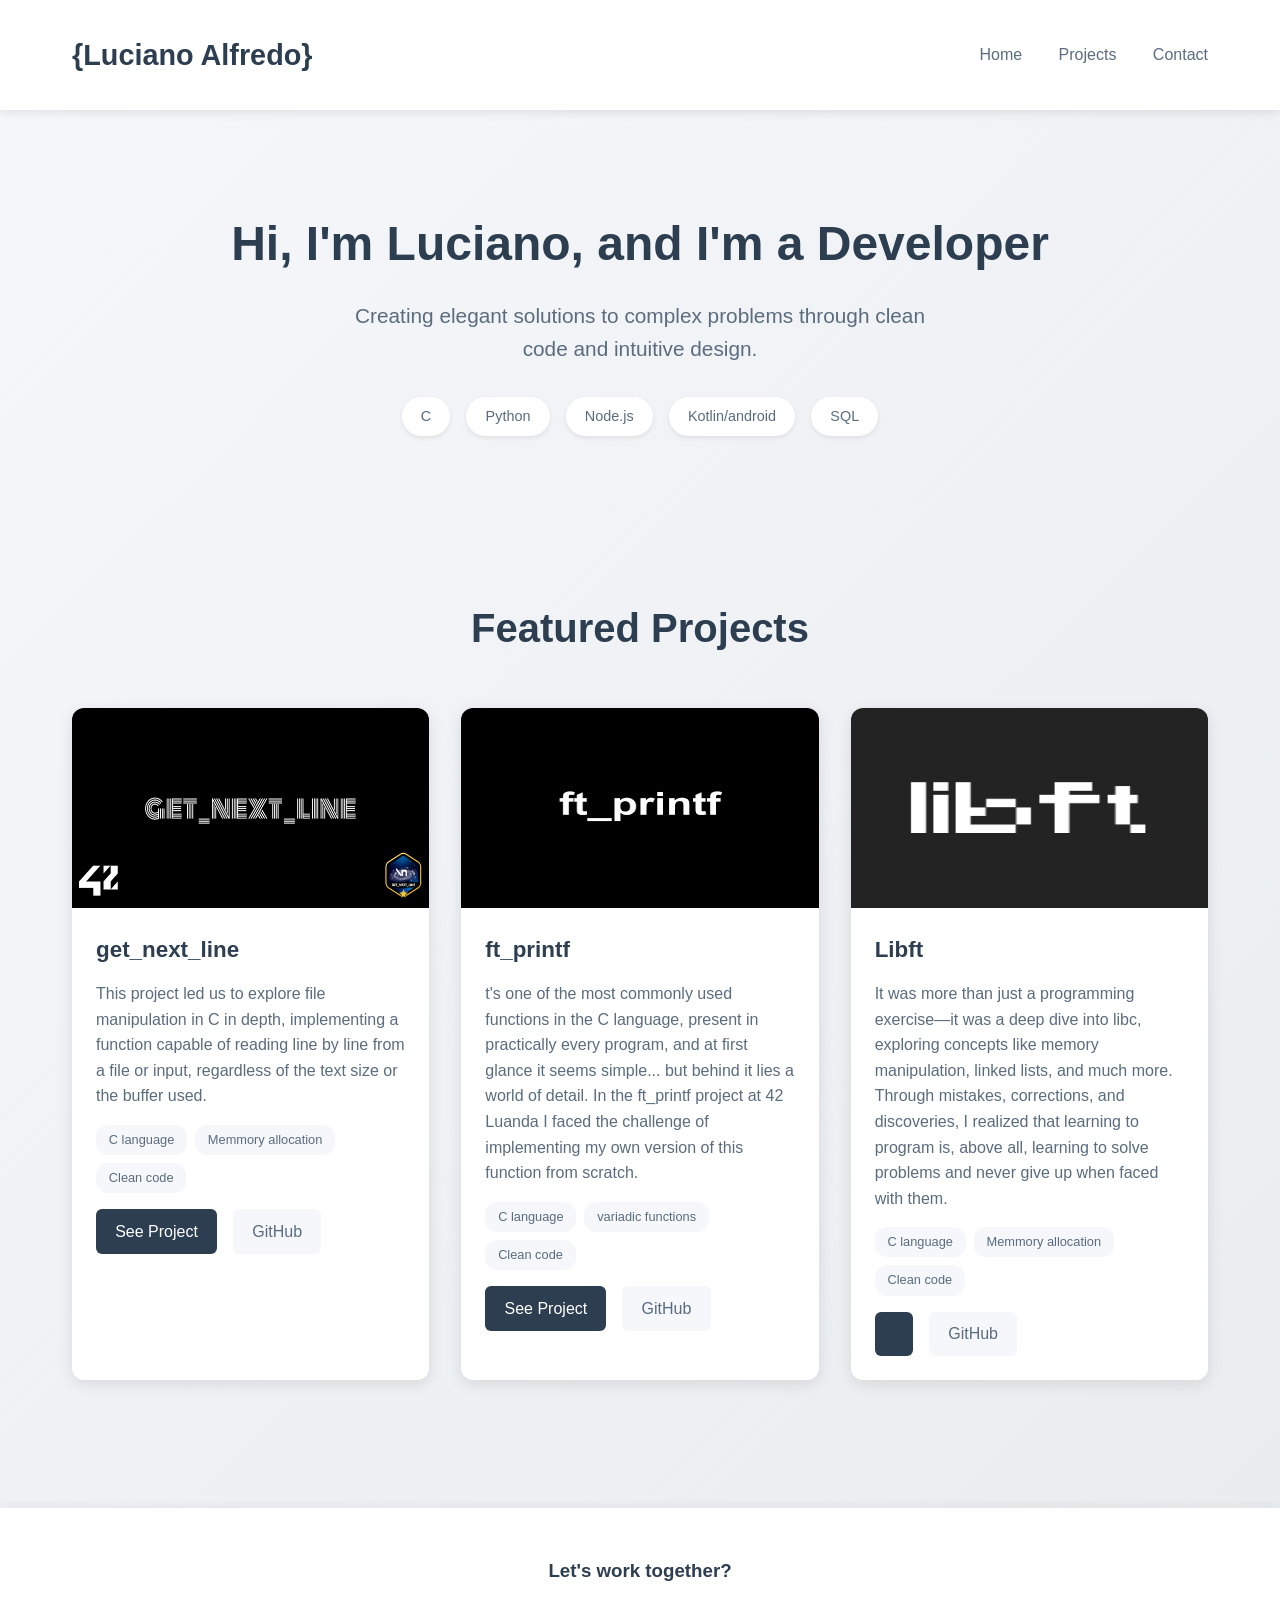
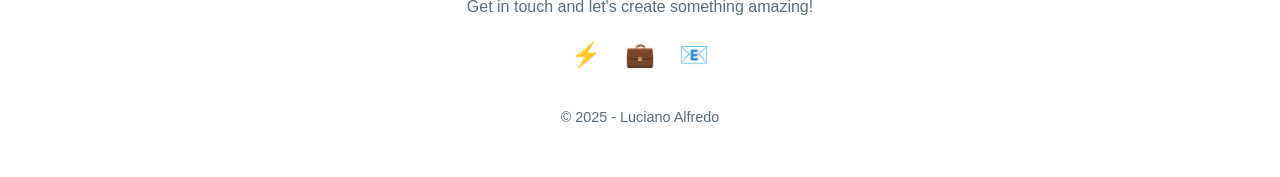
==== index.html @ 7165d06f "index file" ====
<!DOCTYPE html>
<html lang="pt">

<head>
    <meta charset="UTF-8">
    <meta name="viewport" content="width=device-width, initial-scale=1.0">
    <title>Portfólio - Desenvolvedor</title>
    <link rel="stylesheet" href="style.css">
</head>

<body>
    <header>
        <div class="container">
            <div class="header-content">
                <h1>{Luciano Alfredo}</h1>
                <nav>
                    <a href="#home">Home</a>
                    <a href="#projects">Projects</a>
                    <a href="#contact">Contact</a>
                </nav>
            </div>
        </div>
    </header>

    <section class="hero" id="home">
        <div class="container">
            <h2>Hi, I'm Luciano, and I'm a Developer</h2>
            <p>Creating elegant solutions to complex problems through clean code and intuitive design.</p>
            <div class="tech-stack">
                <span class="tech-badge">C</span>
                <span class="tech-badge">Python</span>
                <span class="tech-badge">Node.js</span>
                <span class="tech-badge">Kotlin/android</span>
                <span class="tech-badge">SQL</span>
            </div>
        </div>
    </section>

    <section class="projects" id="projects">
        <div class="container">
            <h2 class="section-title">Featured Projects</h2>
            <div class="projects-grid">


                <div class="project-card">
                    <div class="project-image">
                        <img class="project-image-fig" src="img/gnl.png" />
                    </div>
                    <div class="project-content">
                        <h3>get_next_line</h3>
                        <p>
                            This project led us to explore file manipulation in C in depth, implementing a function
                            capable of reading line by line from a file or input, regardless of the text size or the
                            buffer used.

                        </p>
                        <div class="project-tags">
                            <span class="tag">C language</span>
                            <span class="tag">Memmory allocation</span>
                            <span class="tag">Clean code</span>
                        </div>
                        <div class="project-links">
                            <a href="https://www.linkedin.com/posts/lucian-alfred-7babbb216_a-month-ago-i-completed-another-challenge-activity-7373188826594258944-BQIW?utm_source=social_share_send&utm_medium=member_desktop_web&rcm=ACoAADajrb4BFE1Crwm5VKE0H5_5RopOxGuhjFc"
                                class="btn btn-primary">See Project</a>
                            <a href="https://github.com/lucianalfred/42Cursus_gnl" class="btn btn-secondary">GitHub</a>
                        </div>
                    </div>
                </div>

                <div class="project-card">
                    <div class="project-image">
                        <img class="project-image-fig" src="img/ft_printf.jpg" />
                    </div>
                    <div class="project-content">
                        <h3>ft_printf</h3>
                        <p>
                            t's one of the most commonly used functions in the C language, present in practically every
                            program, and at first glance it seems simple... but behind it lies a world of detail.

                            In the ft_printf project at 42 Luanda I faced the challenge of implementing my own version
                            of this function from scratch.
                        </p>
                        <div class="project-tags">
                            <span class="tag">C language</span>
                            <span class="tag">variadic functions</span>
                            <span class="tag">Clean code</span>
                        </div>
                        <div class="project-links">
                            <a href="https://www.linkedin.com/posts/lucian-alfred-7babbb216_have-you-ever-imagined-recreating-the-printf-activity-7374275980384681984-Hu2j?utm_source=share&utm_medium=member_desktop&rcm=ACoAADajrb4BFE1Crwm5VKE0H5_5RopOxGuhjFc"
                                class="btn btn-primary">See Project</a>
                            <a href="https://github.com/lucianalfred/42Cursus_printf"
                                class="btn btn-secondary">GitHub</a>
                        </div>
                    </div>
                </div>

                <div class="project-card">
                    <div class="project-image">
                        <img class="project-image-fig" src="img/libft.png" />
                    </div>
                    <div class="project-content">
                        <h3>Libft</h3>
                        <p>
                            It was more than just a programming exercise—it was a deep dive into libc, exploring
                            concepts like memory manipulation, linked lists, and much more.

                            Through mistakes, corrections, and discoveries, I realized that learning to program is,
                            above all, learning to solve problems and never give up when faced with them.

                        </p>
                        <div class="project-tags">
                            <span class="tag">C language</span>
                            <span class="tag">Memmory allocation</span>
                            <span class="tag">Clean code</span>
                        </div>
                        <div class="project-links">
                            <a href="https://www.linkedin.com/posts/lucian-alfred-7babbb216_a-little-while-ago-i-reached-an-important-activity-7361163309590507520-I-mE?utm_source=share&utm_medium=member_desktop&rcm=ACoAADajrb4BFE1Crwm5VKE0H5_5RopOxGuhjFc"
                                class="btn btn-primary"></a>
                            <a href="https://github.com/lucianalfred/42Cursus_Libft" class="btn btn-secondary">GitHub</a>
                        </div>
                    </div>
                </div>


            </div>
        </div>
    </section>

    <footer id="contact">
        <div class="container">
            <h3>Let's work together?</h3>
            <p style="color: #5a6c7d; margin-top: 0.5rem;">Get in touch and let's create something amazing!</p>
            <div class="social-links">
                <a href="https://github.com/lucianalfred/" title="GitHub">⚡</a>
                <a href="https://www.linkedin.com/in/lucian-alfred-7babbb216/" title="LinkedIn">💼</a>
                <a href="#" title="Email">📧</a>
            </div>
            <p style="margin-top: 2rem; color: #5a6c7d; font-size: 0.9rem;">© 2025 - Luciano Alfredo</p>
        </div>
    </footer>
</body>

</html>
---- style.css ----
* {
      margin: 0;
      padding: 0;
      box-sizing: border-box;
  }

  body {
      font-family: -apple-system, BlinkMacSystemFont, 'Segoe UI', Roboto, Oxygen, Ubuntu, sans-serif;
      background: linear-gradient(135deg, #f5f7fa 0%, #e9ecef 100%);
      color: #2c3e50;
      line-height: 1.6;
  }

  header {
      background: white;
      box-shadow: 0 2px 10px rgba(0, 0, 0, 0.1);
      padding: 2rem 0;
      position: sticky;
      top: 0;
      z-index: 100;
  }

  .container {
      max-width: 1200px;
      margin: 0 auto;
      padding: 0 2rem;
  }

  .header-content {
      display: flex;
      justify-content: space-between;
      align-items: center;
  }

  h1 {
      font-size: 1.8rem;
      color: #2c3e50;
      font-weight: 700;
  }

  nav a {
      margin-left: 2rem;
      text-decoration: none;
      color: #5a6c7d;
      font-weight: 500;
      transition: color 0.3s;
  }

  nav a:hover {
      color: #2c3e50;
  }

  .hero {
      padding: 6rem 0;
      text-align: center;
  }

  .hero h2 {
      font-size: 3rem;
      margin-bottom: 1rem;
      color: #2c3e50;
  }

  .hero p {
      font-size: 1.3rem;
      color: #5a6c7d;
      max-width: 600px;
      margin: 0 auto 2rem;
  }

  .tech-stack {
      display: flex;
      gap: 1rem;
      justify-content: center;
      flex-wrap: wrap;
      margin-top: 2rem;
  }

  .tech-badge {
      background: white;
      padding: 0.5rem 1.2rem;
      border-radius: 20px;
      font-size: 0.9rem;
      color: #5a6c7d;
      box-shadow: 0 2px 5px rgba(0, 0, 0, 0.08);
  }

  .section-title {
      text-align: center;
      font-size: 2.5rem;
      margin-bottom: 3rem;
      color: #2c3e50;
  }

  .projects {
      padding: 4rem 0;
  }

  .projects-grid {
      display: grid;
      grid-template-columns: repeat(auto-fit, minmax(320px, 1fr));
      gap: 2rem;
      margin-top: 3rem;
  }

  .project-card {
      background: white;
      border-radius: 12px;
      overflow: hidden;
      box-shadow: 0 4px 15px rgba(0, 0, 0, 0.1);
      transition: transform 0.3s, box-shadow 0.3s;
  }

  .project-card:hover {
      transform: translateY(-8px);
      box-shadow: 0 8px 25px rgba(0, 0, 0, 0.15);
  }

  .project-image {
      width: 100%;
      height: 200px;
      background: linear-gradient(135deg, #667eea 0%, #764ba2 100%);
      display: flex;
      align-items: center;
      justify-content: center;
      font-size: 4rem;
      color: white;
  }

  .project-image-fig{
    width: 100%;
    height: 100%;
  }
  .project-card:nth-child(2) .project-image {
      background: linear-gradient(135deg, #f093fb 0%, #f5576c 100%);
  }

  .project-card:nth-child(3) .project-image {
      background: linear-gradient(135deg, #4facfe 0%, #00f2fe 100%);
  }

  .project-content {
      padding: 1.5rem;
  }

  .project-content h3 {
      font-size: 1.4rem;
      margin-bottom: 0.8rem;
      color: #2c3e50;
  }

  .project-content p {
      color: #5a6c7d;
      margin-bottom: 1rem;
  }

  .project-tags {
      display: flex;
      gap: 0.5rem;
      flex-wrap: wrap;
      margin-bottom: 1rem;
  }

  .tag {
      background: #f5f7fa;
      padding: 0.3rem 0.8rem;
      border-radius: 12px;
      font-size: 0.8rem;
      color: #5a6c7d;
  }

  .project-links {
      display: flex;
      gap: 1rem;
  }

  .btn {
      padding: 0.6rem 1.2rem;
      border-radius: 6px;
      text-decoration: none;
      font-weight: 500;
      transition: all 0.3s;
      display: inline-block;
  }

  .btn-primary {
      background: #2c3e50;
      color: white;
  }

  .btn-primary:hover {
      background: #1a252f;
  }

  .btn-secondary {
      background: #f5f7fa;
      color: #5a6c7d;
  }

  .btn-secondary:hover {
      background: #e9ecef;
  }

  footer {
      background: white;
      padding: 3rem 0;
      margin-top: 4rem;
      text-align: center;
      box-shadow: 0 -2px 10px rgba(0, 0, 0, 0.05);
  }

  .social-links {
      display: flex;
      gap: 1.5rem;
      justify-content: center;
      margin-top: 1rem;
  }

  .social-links a {
      color: #5a6c7d;
      text-decoration: none;
      font-size: 1.5rem;
      transition: color 0.3s;
  }

  .social-links a:hover {
      color: #2c3e50;
  }

  @media (max-width: 768px) {
      .hero h2 {
          font-size: 2rem;
      }

      .hero p {
          font-size: 1.1rem;
      }

      nav {
          display: none;
      }

      .projects-grid {
          grid-template-columns: 1fr;
      }
  }
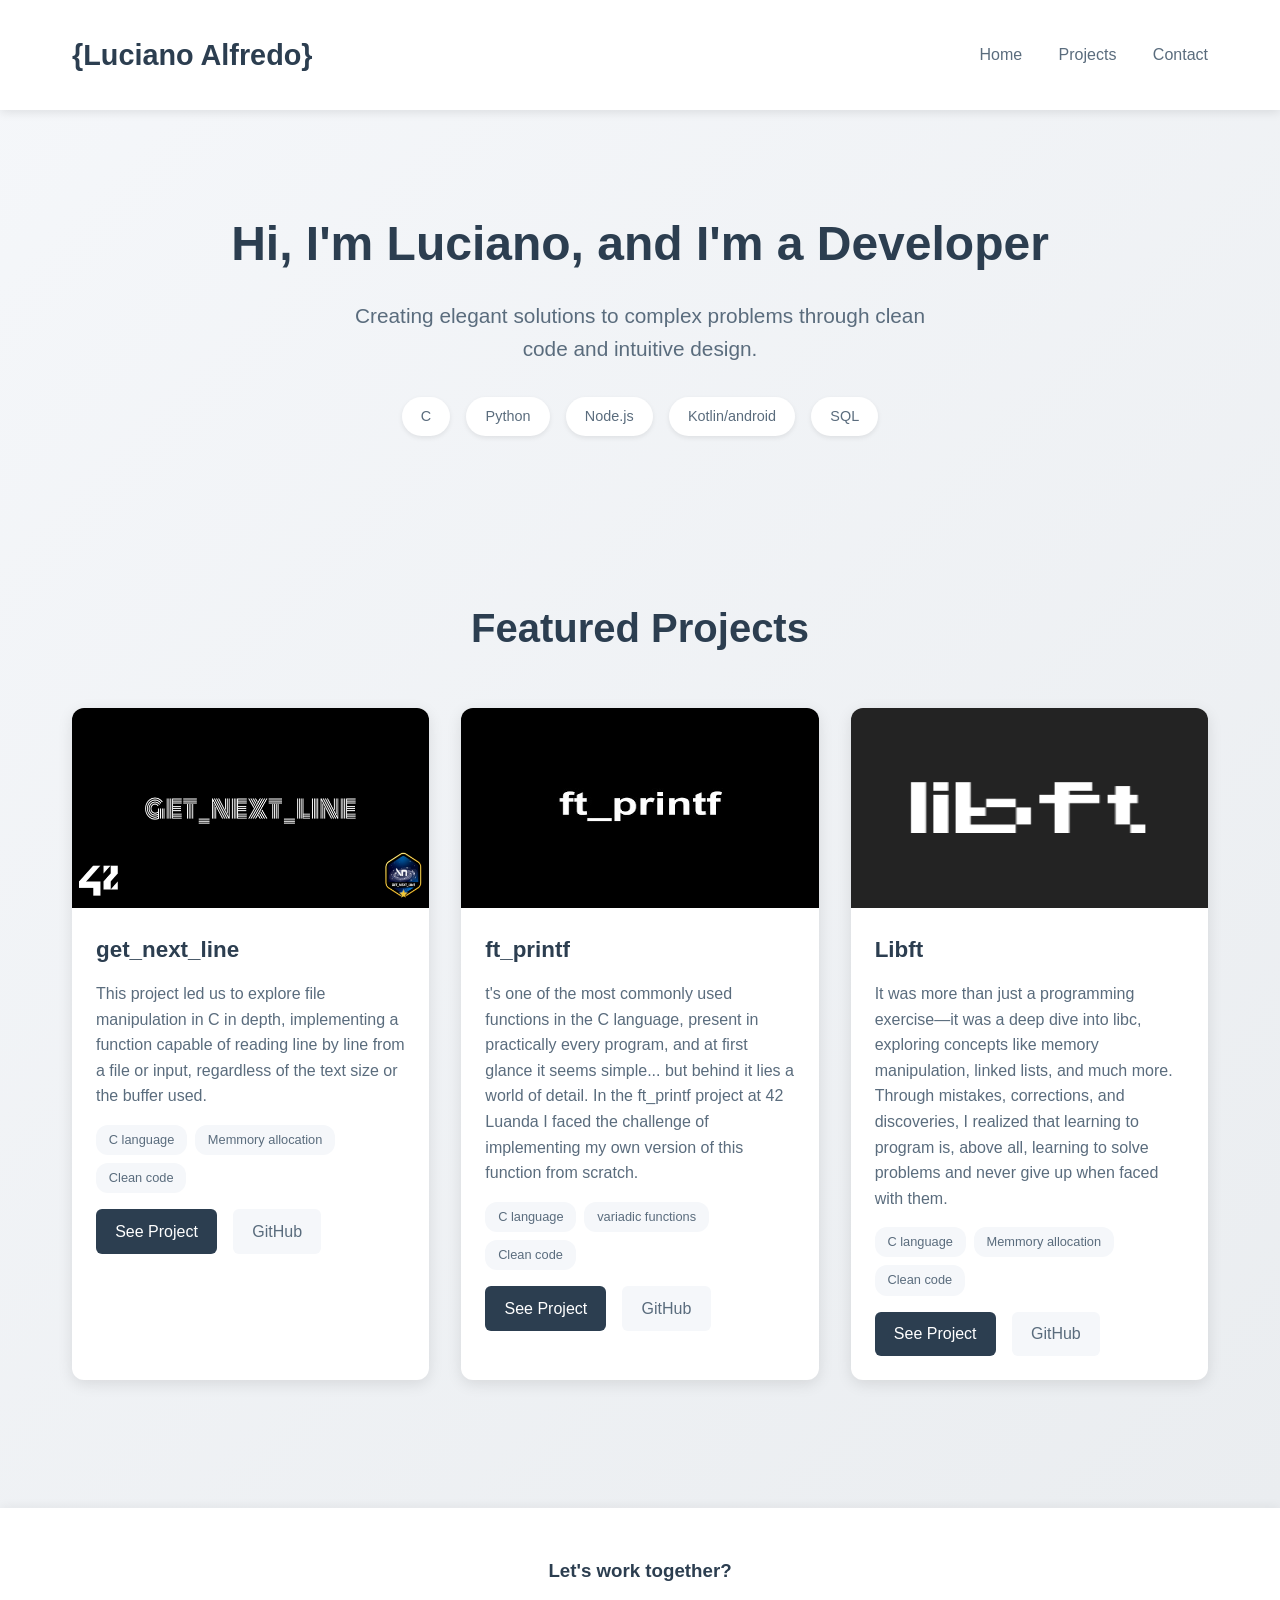
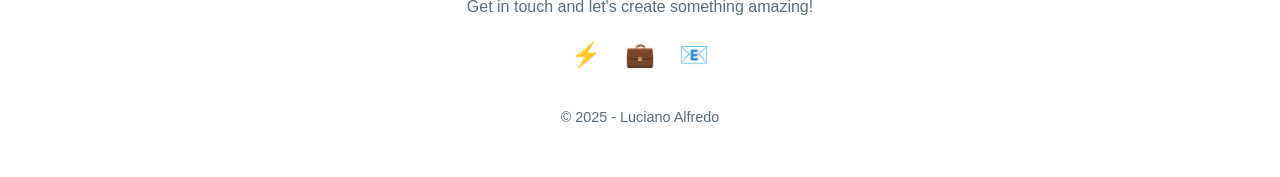
==== commit eba39df1: "btn repair" ====
--- a/index.html
+++ b/index.html
@@ -114,8 +114,7 @@
                             <span class="tag">Clean code</span>
                         </div>
                         <div class="project-links">
-                            <a href="https://www.linkedin.com/posts/lucian-alfred-7babbb216_a-little-while-ago-i-reached-an-important-activity-7361163309590507520-I-mE?utm_source=share&utm_medium=member_desktop&rcm=ACoAADajrb4BFE1Crwm5VKE0H5_5RopOxGuhjFc"
-                                class="btn btn-primary"></a>
+                            <a href="https://www.linkedin.com/posts/lucian-alfred-7babbb216_a-little-while-ago-i-reached-an-important-activity-7361163309590507520-I-mE?utm_source=share&utm_medium=member_desktop&rcm=ACoAADajrb4BFE1Crwm5VKE0H5_5RopOxGuhjFc" class="btn btn-primary">See Project</a>
                             <a href="https://github.com/lucianalfred/42Cursus_Libft" class="btn btn-secondary">GitHub</a>
                         </div>
                     </div>
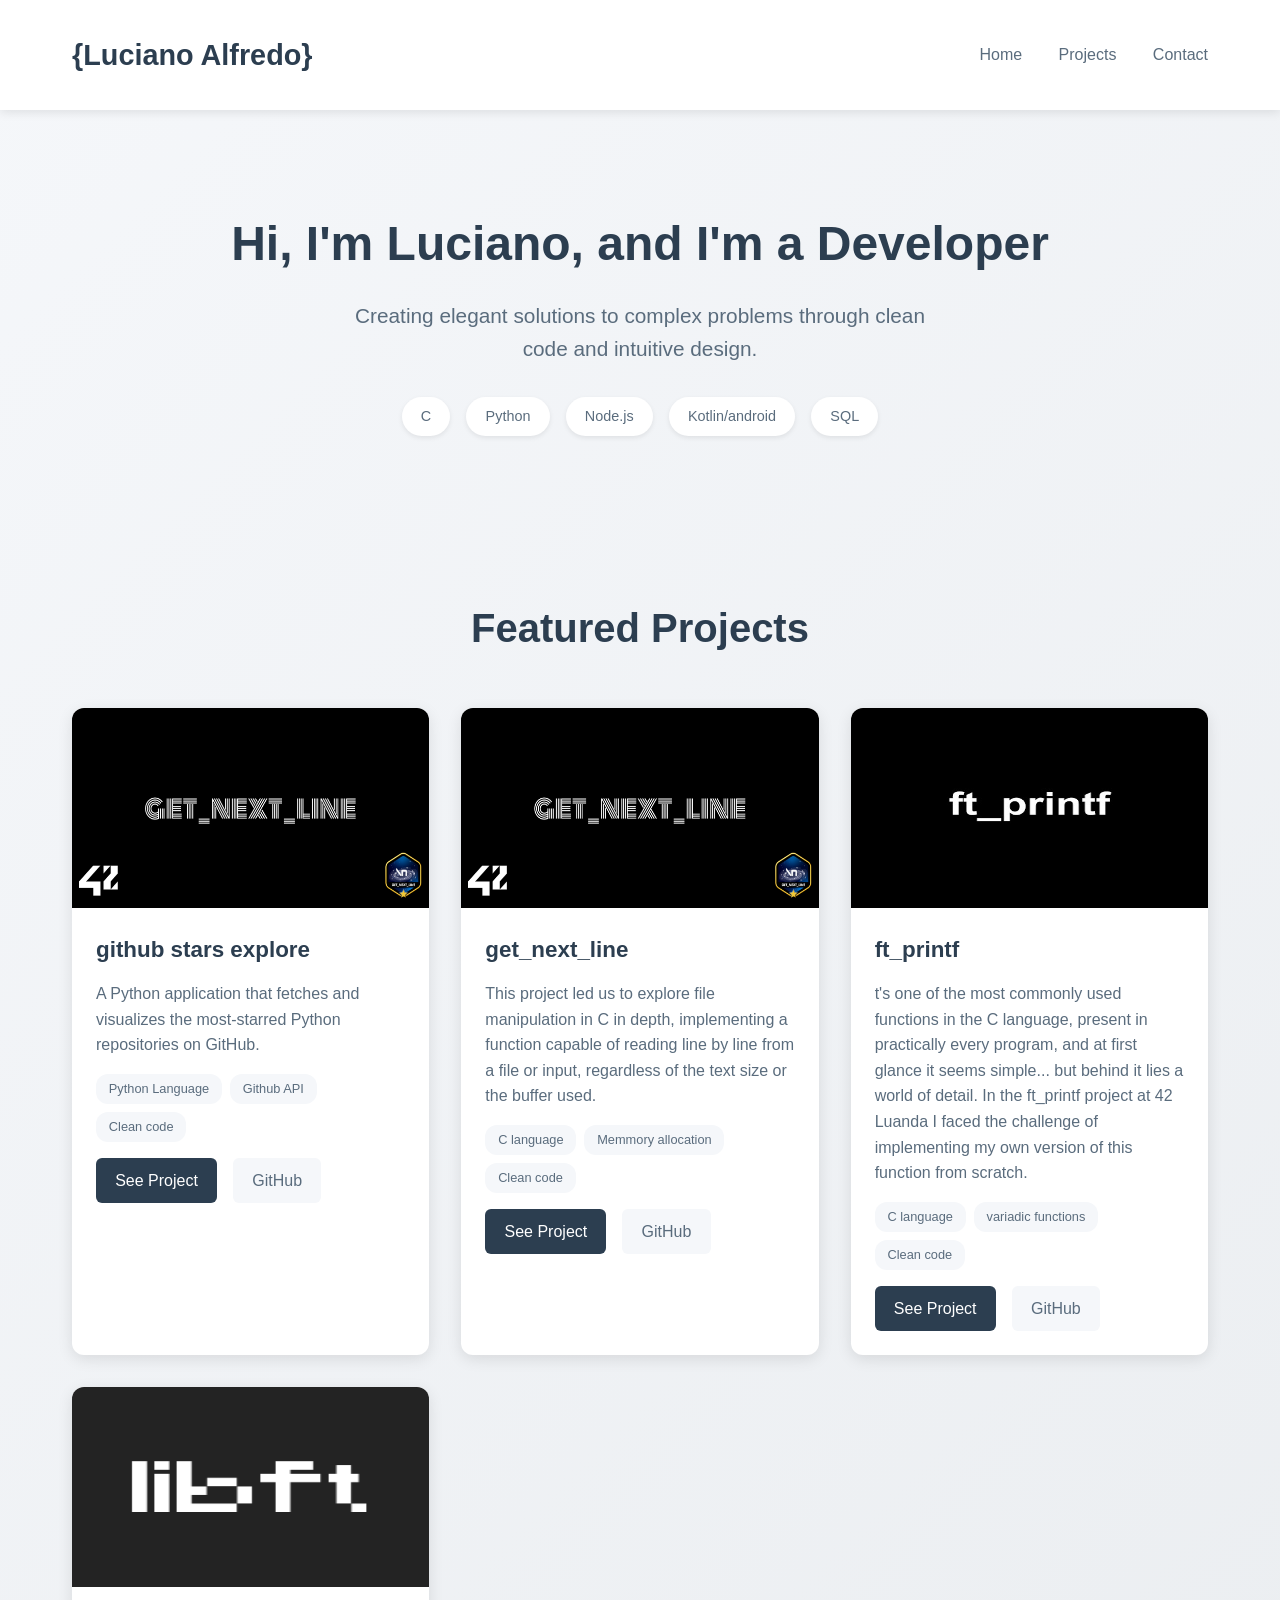
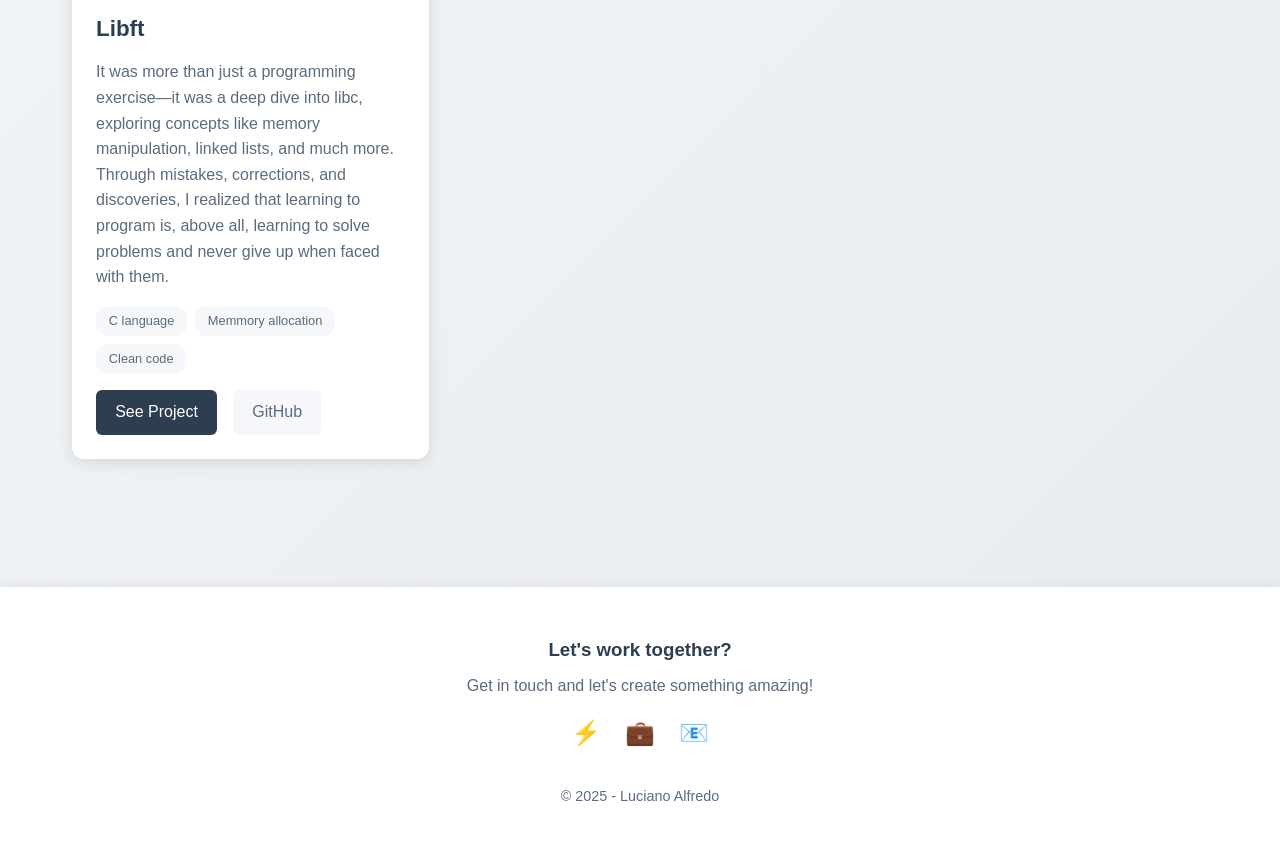
==== commit f57fc3d0: "new update" ====
--- a/index.html
+++ b/index.html
@@ -40,6 +40,28 @@
         <div class="container">
             <h2 class="section-title">Featured Projects</h2>
             <div class="projects-grid">
+
+                 <div class="project-card">
+                    <div class="project-image">
+                        <img class="project-image-fig" src="img/gnl.png" />
+                    </div>
+                    <div class="project-content">
+                        <h3>github stars explore</h3>
+                        <p>
+                            A Python application that fetches and visualizes the most-starred Python repositories on GitHub.
+                        </p>
+                        <div class="project-tags">
+                            <span class="tag">Python Language</span>
+                            <span class="tag">Github API</span>
+                            <span class="tag">Clean code</span>
+                        </div>
+                        <div class="project-links">
+                            <a href="https://www.linkedin.com/posts/lucian-alfred-7babbb216_a-month-ago-i-completed-another-challenge-activity-7373188826594258944-BQIW?utm_source=social_share_send&utm_medium=member_desktop_web&rcm=ACoAADajrb4BFE1Crwm5VKE0H5_5RopOxGuhjFc"
+                                class="btn btn-primary">See Project</a>
+                            <a href="https://github.com/lucianalfred/github-stars-explorer" class="btn btn-secondary">GitHub</a>
+                        </div>
+                    </div>
+                </div>
 
 
                 <div class="project-card">
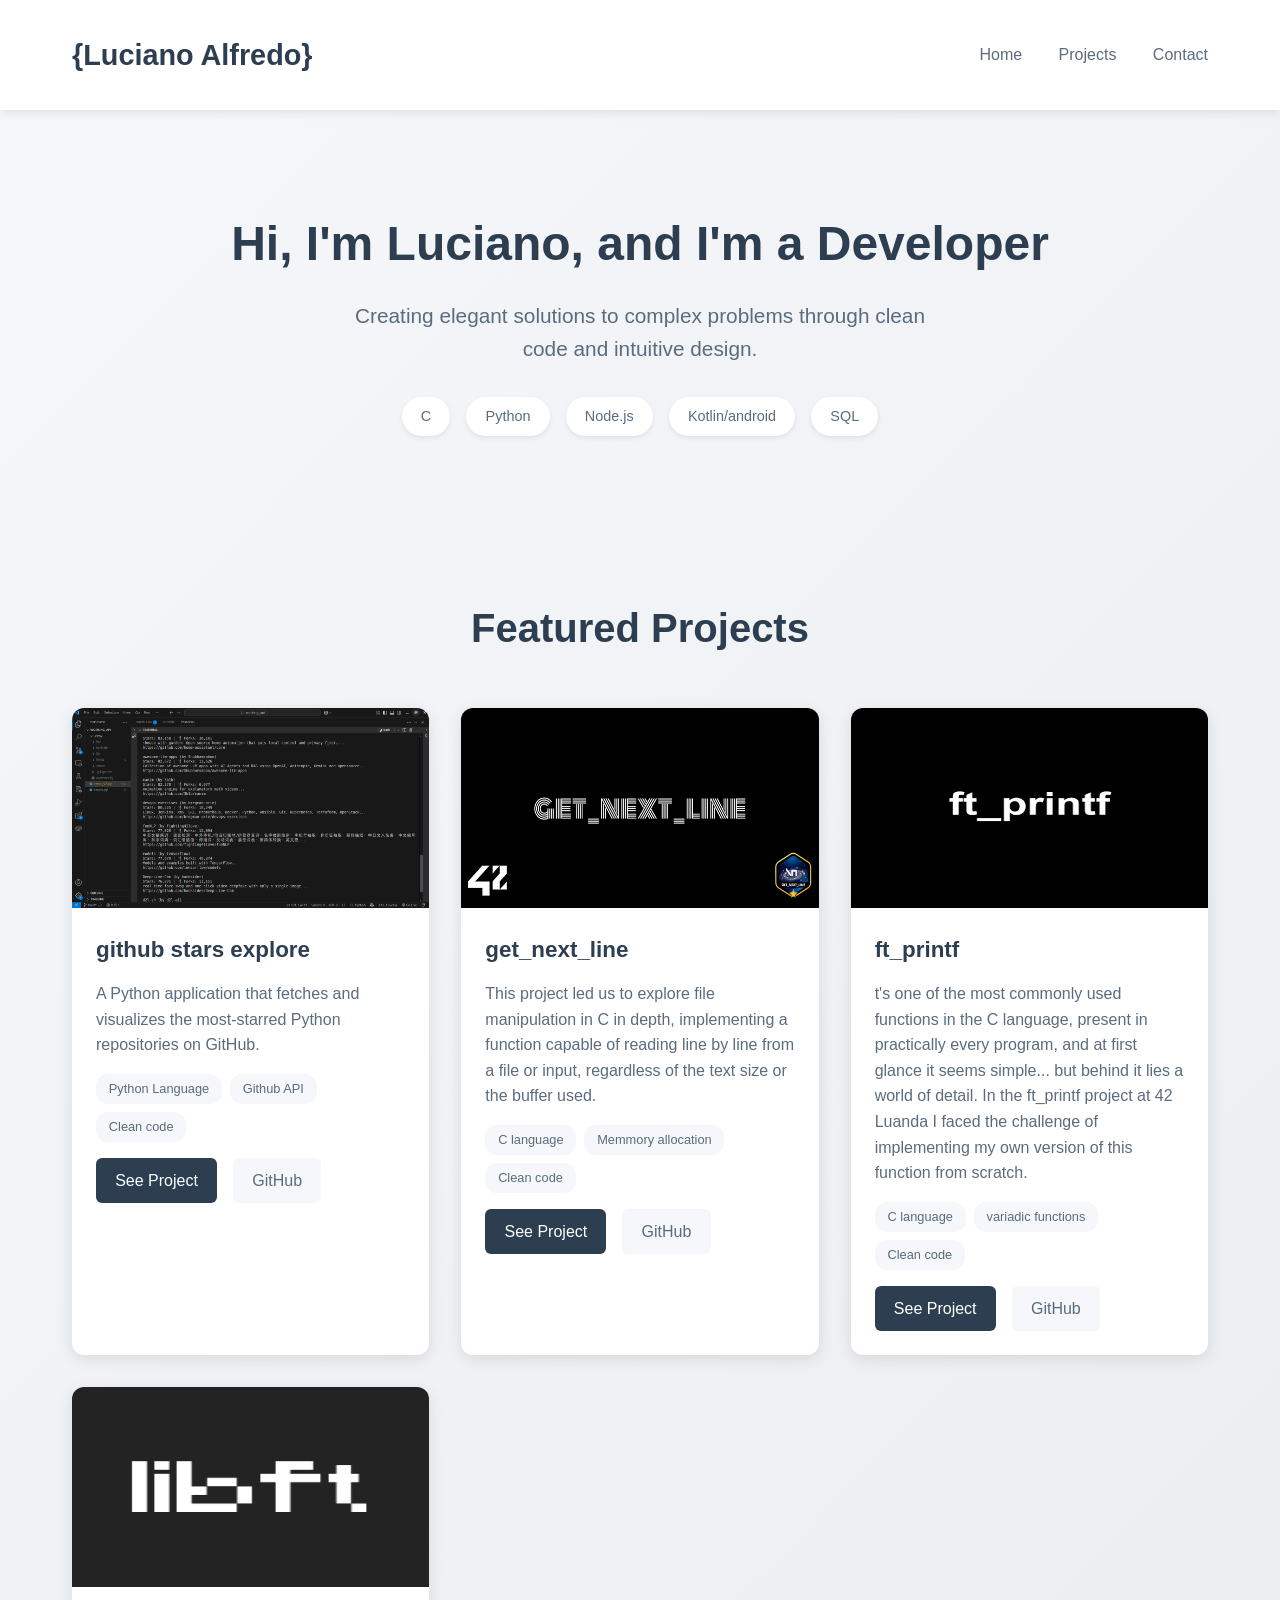
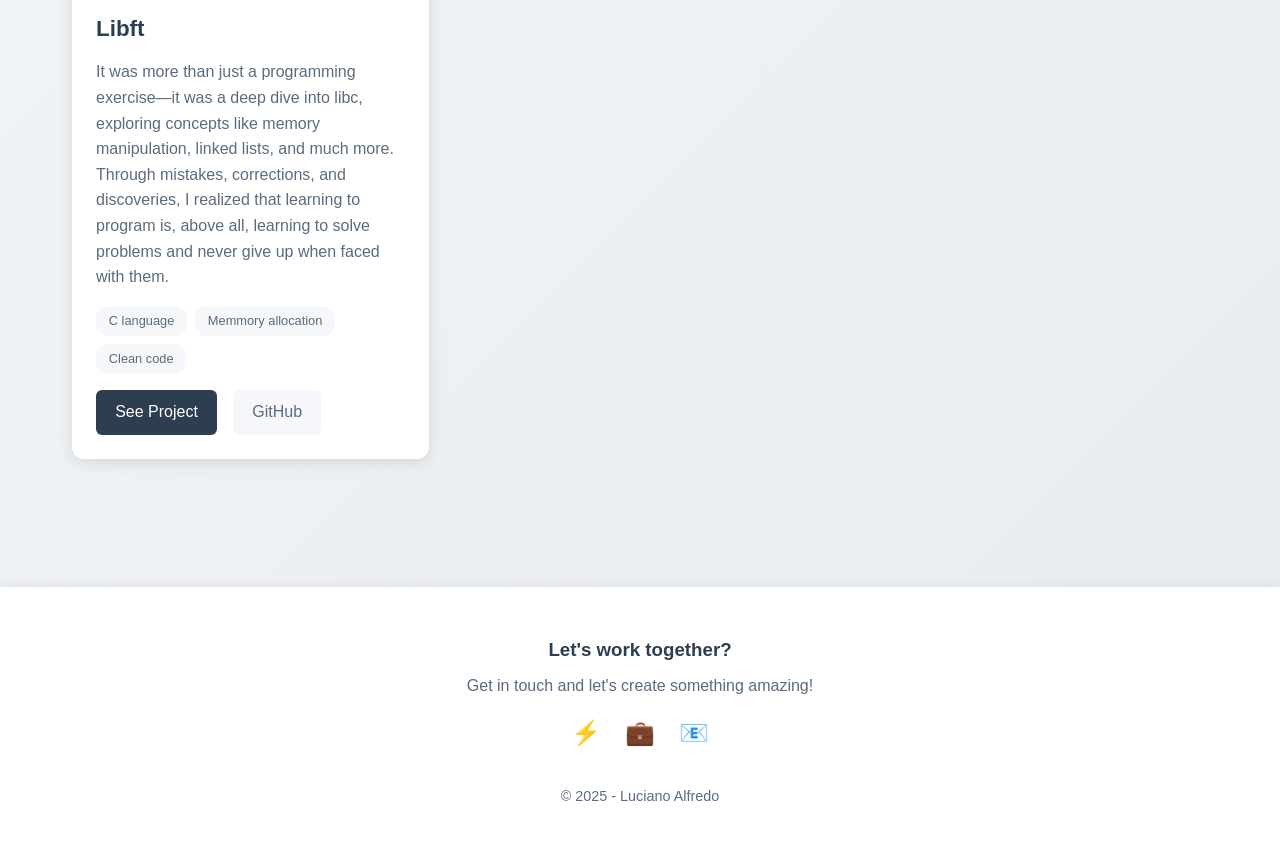
==== commit b30c73af: "new update" ====
--- a/index.html
+++ b/index.html
@@ -43,7 +43,7 @@
 
                  <div class="project-card">
                     <div class="project-image">
-                        <img class="project-image-fig" src="img/gnl.png" />
+                        <img class="project-image-fig" src="img/githubstarexplorer.png" />
                     </div>
                     <div class="project-content">
                         <h3>github stars explore</h3>
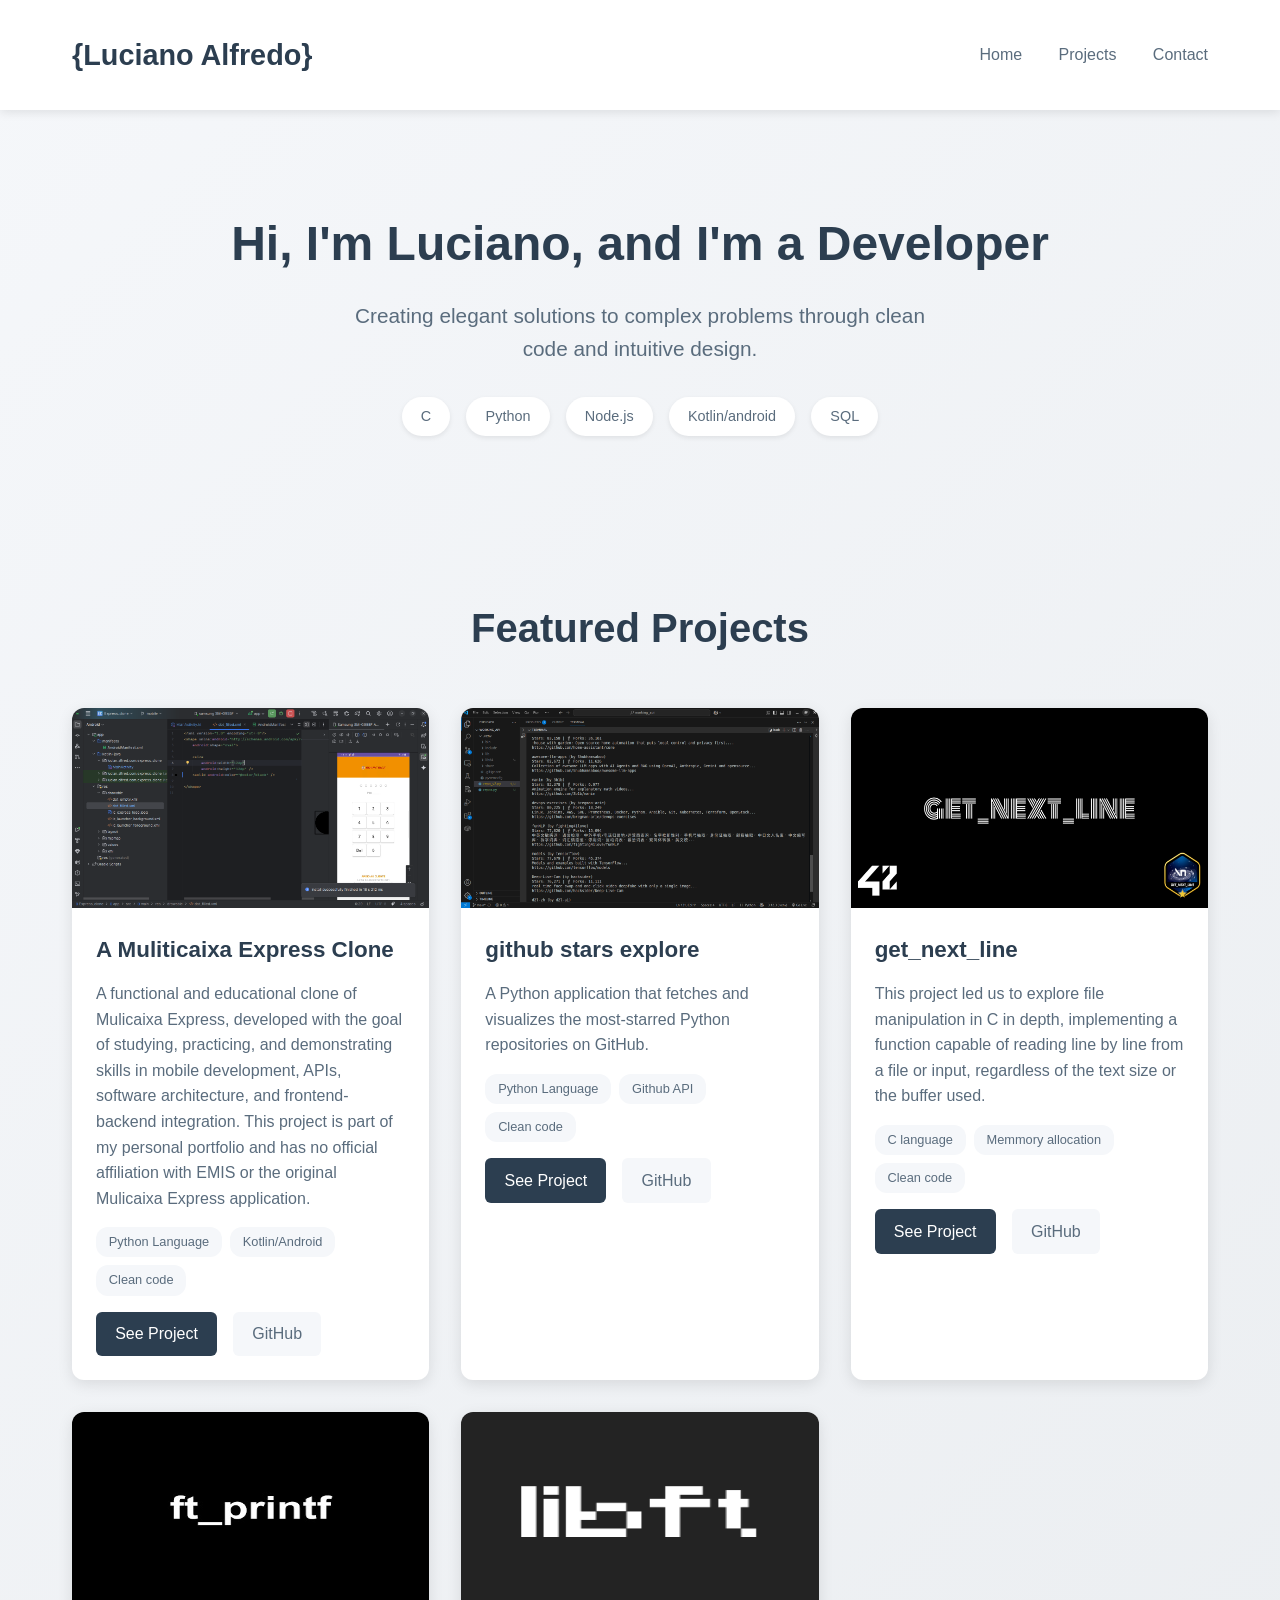
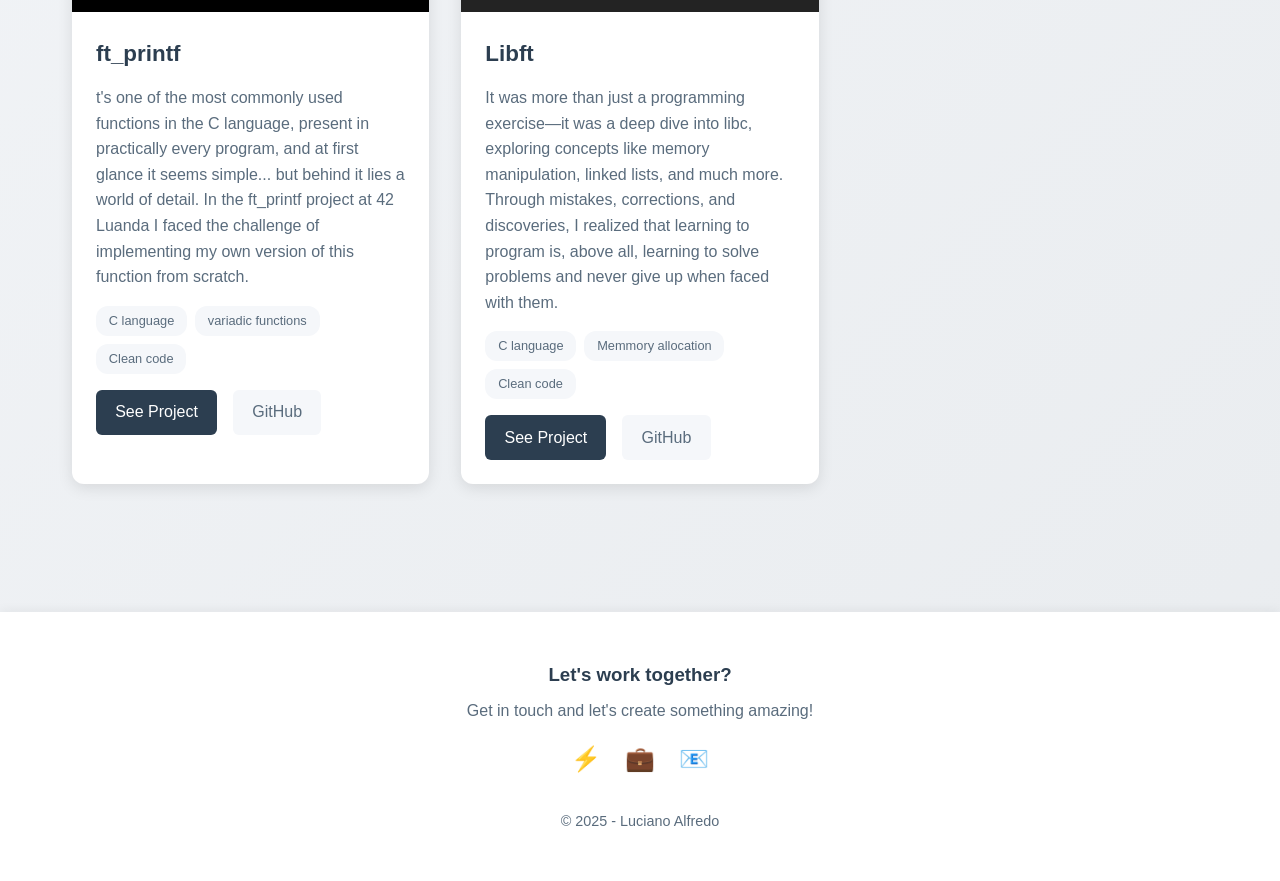
==== commit f454541e: "update port..." ====
--- a/index.html
+++ b/index.html
@@ -40,6 +40,30 @@
         <div class="container">
             <h2 class="section-title">Featured Projects</h2>
             <div class="projects-grid">
+
+                     <div class="project-card">
+                    <div class="project-image">
+                        <img class="project-image-fig" src="img/express_app_clone.png" />
+                    </div>
+                    <div class="project-content">
+                        <h3>A Muliticaixa Express Clone</h3>
+                        <p>
+                            A functional and educational clone of Mulicaixa Express, developed with the goal of studying, practicing, and demonstrating skills in mobile development, APIs, software architecture, and frontend-backend integration.
+
+This project is part of my personal portfolio and has no official affiliation with EMIS or the original Mulicaixa Express application.
+                        </p>
+                        <div class="project-tags">
+                            <span class="tag">Python Language</span>
+                            <span class="tag">Kotlin/Android</span>
+                            <span class="tag">Clean code</span>
+                        </div>
+                        <div class="project-links">
+                            <a href="https://www.linkedin.com/posts/lucian-alfred-7babbb216_a-month-ago-i-completed-another-challenge-activity-7373188826594258944-BQIW?utm_source=social_share_send&utm_medium=member_desktop_web&rcm=ACoAADajrb4BFE1Crwm5VKE0H5_5RopOxGuhjFc"
+                                class="btn btn-primary">See Project</a>
+                            <a href="https://github.com/lucianalfred/Multicaixa_Express_clone/blob/main/README.md" class="btn btn-secondary">GitHub</a>
+                        </div>
+                    </div>
+                </div>
 
                  <div class="project-card">
                     <div class="project-image">
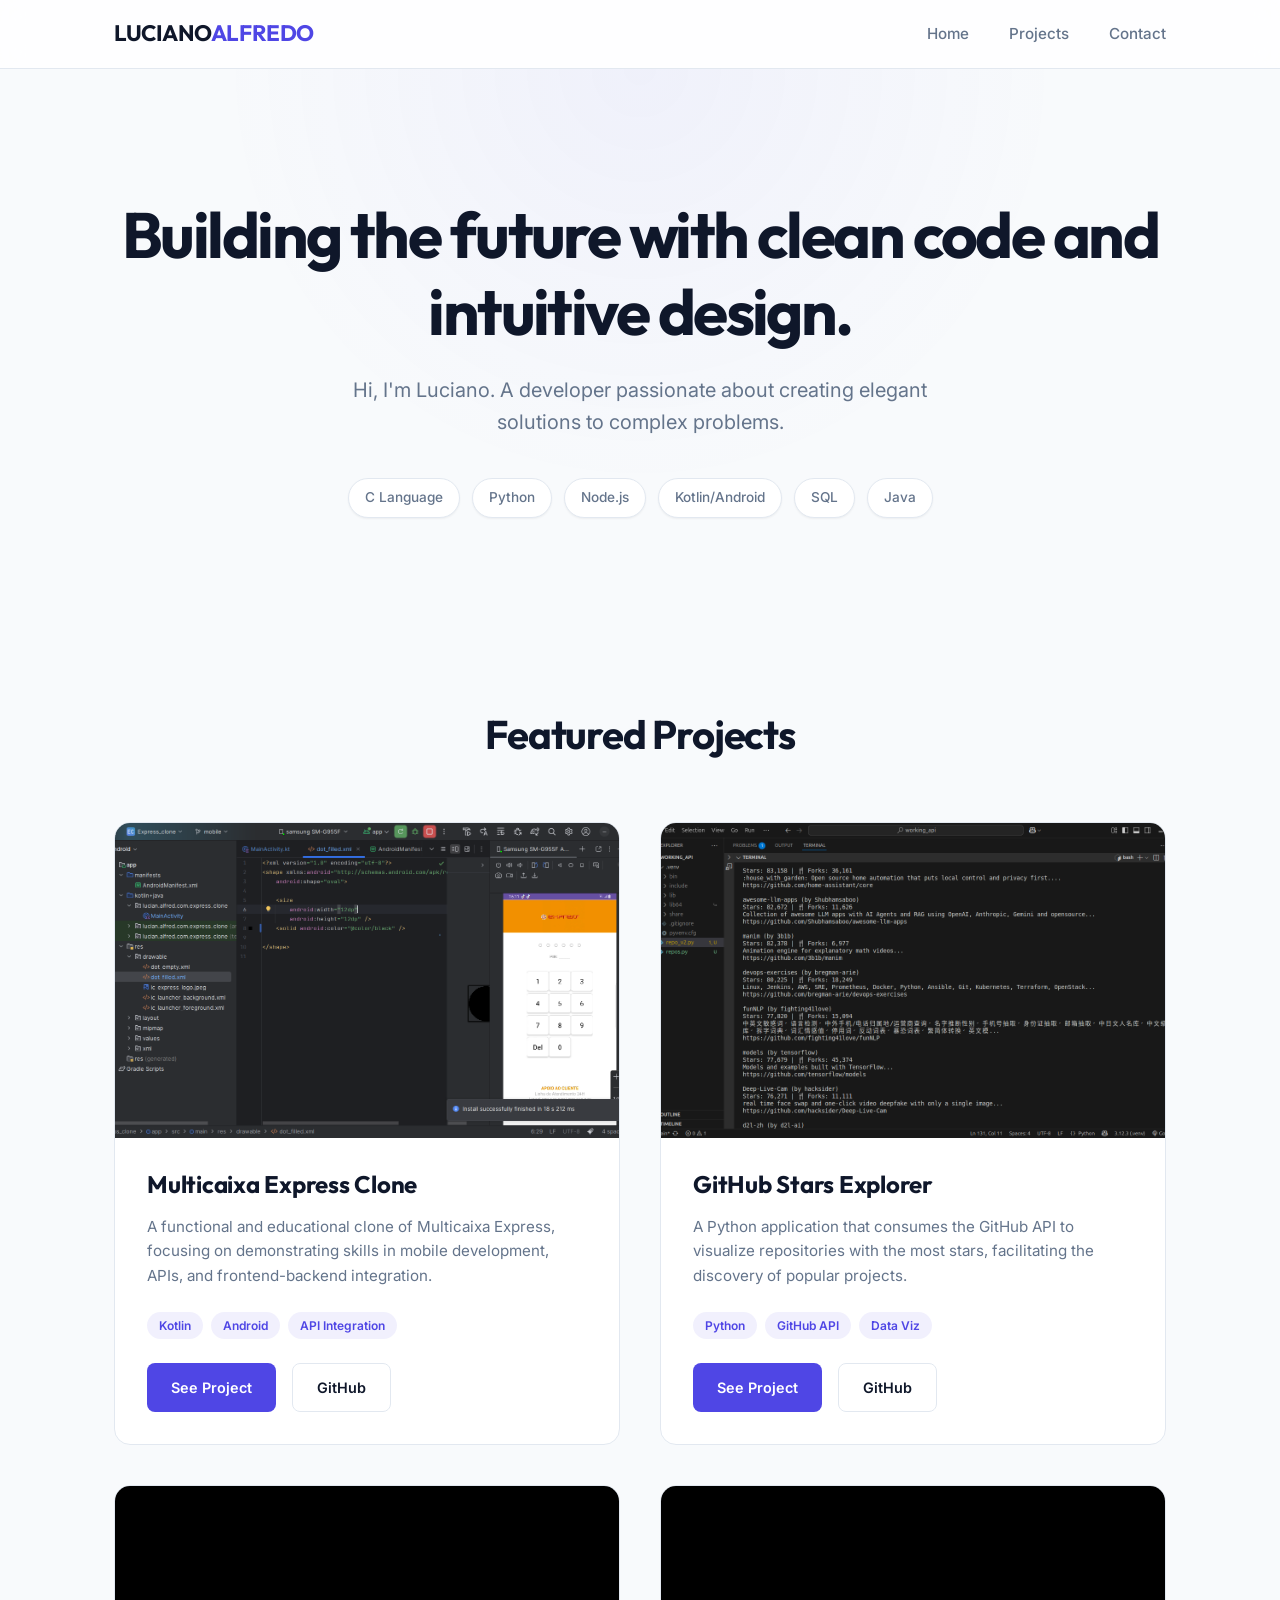
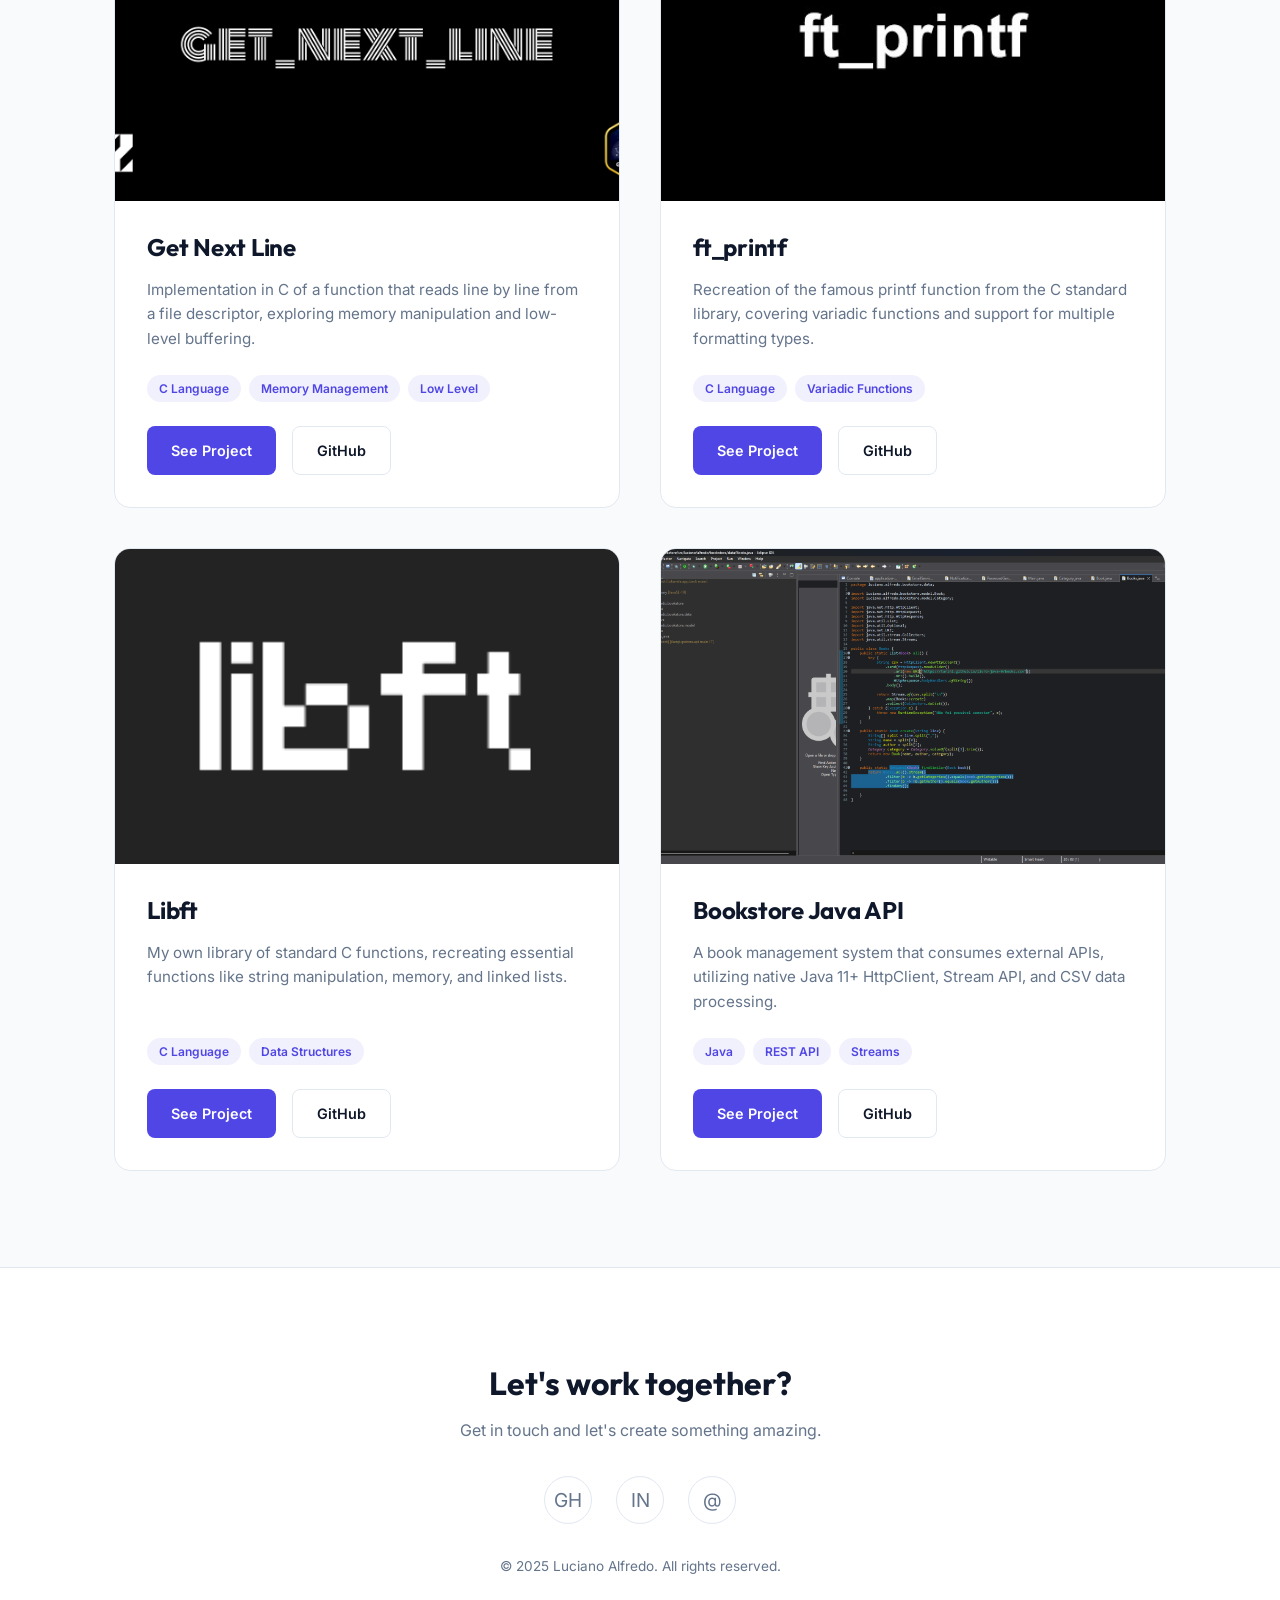
==== commit fab9e7b9: "update" ====
--- a/index.html
+++ b/index.html
@@ -1,10 +1,10 @@
 <!DOCTYPE html>
-<html lang="pt">
+<html lang="en">
 
 <head>
     <meta charset="UTF-8">
     <meta name="viewport" content="width=device-width, initial-scale=1.0">
-    <title>Portfólio - Desenvolvedor</title>
+    <title>Luciano Alfredo | Software Developer</title>
     <link rel="stylesheet" href="style.css">
 </head>
 
@@ -12,7 +12,7 @@
     <header>
         <div class="container">
             <div class="header-content">
-                <h1>{Luciano Alfredo}</h1>
+                <a href="#home" class="logo">LUCIANO<span>ALFREDO</span></a>
                 <nav>
                     <a href="#home">Home</a>
                     <a href="#projects">Projects</a>
@@ -24,14 +24,15 @@
 
     <section class="hero" id="home">
         <div class="container">
-            <h2>Hi, I'm Luciano, and I'm a Developer</h2>
-            <p>Creating elegant solutions to complex problems through clean code and intuitive design.</p>
+            <h2>Building the future with <span>clean code</span> and intuitive design.</h2>
+            <p>Hi, I'm Luciano. A developer passionate about creating elegant solutions to complex problems.</p>
             <div class="tech-stack">
-                <span class="tech-badge">C</span>
+                <span class="tech-badge">C Language</span>
                 <span class="tech-badge">Python</span>
                 <span class="tech-badge">Node.js</span>
-                <span class="tech-badge">Kotlin/android</span>
+                <span class="tech-badge">Kotlin/Android</span>
                 <span class="tech-badge">SQL</span>
+                <span class="tech-badge">Java</span>
             </div>
         </div>
     </section>
@@ -41,73 +42,64 @@
             <h2 class="section-title">Featured Projects</h2>
             <div class="projects-grid">
 
-                     <div class="project-card">
+                <div class="project-card">
                     <div class="project-image">
-                        <img class="project-image-fig" src="img/express_app_clone.png" />
+                        <img class="project-image-fig" src="img/express_app_clone.png" alt="Multicaixa Express Clone" />
                     </div>
                     <div class="project-content">
-                        <h3>A Muliticaixa Express Clone</h3>
+                        <h3>Multicaixa Express Clone</h3>
                         <p>
-                            A functional and educational clone of Mulicaixa Express, developed with the goal of studying, practicing, and demonstrating skills in mobile development, APIs, software architecture, and frontend-backend integration.
-
-This project is part of my personal portfolio and has no official affiliation with EMIS or the original Mulicaixa Express application.
+                            A functional and educational clone of Multicaixa Express, focusing on demonstrating skills in mobile development, APIs, and frontend-backend integration.
                         </p>
                         <div class="project-tags">
-                            <span class="tag">Python Language</span>
-                            <span class="tag">Kotlin/Android</span>
-                            <span class="tag">Clean code</span>
+                            <span class="tag">Kotlin</span>
+                            <span class="tag">Android</span>
+                            <span class="tag">API Integration</span>
                         </div>
                         <div class="project-links">
-                            <a href="https://www.linkedin.com/posts/lucian-alfred-7babbb216_a-month-ago-i-completed-another-challenge-activity-7373188826594258944-BQIW?utm_source=social_share_send&utm_medium=member_desktop_web&rcm=ACoAADajrb4BFE1Crwm5VKE0H5_5RopOxGuhjFc"
-                                class="btn btn-primary">See Project</a>
-                            <a href="https://github.com/lucianalfred/Multicaixa_Express_clone/blob/main/README.md" class="btn btn-secondary">GitHub</a>
+                            <a href="https://github.com/lucianalfred/Multicaixa_Express_clone" class="btn btn-primary">See Project</a>
+                            <a href="https://github.com/lucianalfred/Multicaixa_Express_clone" class="btn btn-secondary">GitHub</a>
                         </div>
                     </div>
                 </div>
 
-                 <div class="project-card">
+                <div class="project-card">
                     <div class="project-image">
-                        <img class="project-image-fig" src="img/githubstarexplorer.png" />
+                        <img class="project-image-fig" src="img/githubstarexplorer.png" alt="GitHub Stars Explorer" />
                     </div>
                     <div class="project-content">
-                        <h3>github stars explore</h3>
+                        <h3>GitHub Stars Explorer</h3>
                         <p>
-                            A Python application that fetches and visualizes the most-starred Python repositories on GitHub.
+                            A Python application that consumes the GitHub API to visualize repositories with the most stars, facilitating the discovery of popular projects.
                         </p>
                         <div class="project-tags">
-                            <span class="tag">Python Language</span>
-                            <span class="tag">Github API</span>
-                            <span class="tag">Clean code</span>
+                            <span class="tag">Python</span>
+                            <span class="tag">GitHub API</span>
+                            <span class="tag">Data Viz</span>
                         </div>
                         <div class="project-links">
-                            <a href="https://www.linkedin.com/posts/lucian-alfred-7babbb216_a-month-ago-i-completed-another-challenge-activity-7373188826594258944-BQIW?utm_source=social_share_send&utm_medium=member_desktop_web&rcm=ACoAADajrb4BFE1Crwm5VKE0H5_5RopOxGuhjFc"
-                                class="btn btn-primary">See Project</a>
+                            <a href="https://github.com/lucianalfred/github-stars-explorer" class="btn btn-primary">See Project</a>
                             <a href="https://github.com/lucianalfred/github-stars-explorer" class="btn btn-secondary">GitHub</a>
                         </div>
                     </div>
                 </div>
 
-
                 <div class="project-card">
                     <div class="project-image">
-                        <img class="project-image-fig" src="img/gnl.png" />
+                        <img class="project-image-fig" src="img/gnl.png" alt="Get Next Line" />
                     </div>
                     <div class="project-content">
-                        <h3>get_next_line</h3>
+                        <h3>Get Next Line</h3>
                         <p>
-                            This project led us to explore file manipulation in C in depth, implementing a function
-                            capable of reading line by line from a file or input, regardless of the text size or the
-                            buffer used.
-
+                            Implementation in C of a function that reads line by line from a file descriptor, exploring memory manipulation and low-level buffering.
                         </p>
                         <div class="project-tags">
-                            <span class="tag">C language</span>
-                            <span class="tag">Memmory allocation</span>
-                            <span class="tag">Clean code</span>
+                            <span class="tag">C Language</span>
+                            <span class="tag">Memory Management</span>
+                            <span class="tag">Low Level</span>
                         </div>
                         <div class="project-links">
-                            <a href="https://www.linkedin.com/posts/lucian-alfred-7babbb216_a-month-ago-i-completed-another-challenge-activity-7373188826594258944-BQIW?utm_source=social_share_send&utm_medium=member_desktop_web&rcm=ACoAADajrb4BFE1Crwm5VKE0H5_5RopOxGuhjFc"
-                                class="btn btn-primary">See Project</a>
+                            <a href="https://github.com/lucianalfred/42Cursus_gnl" class="btn btn-primary">See Project</a>
                             <a href="https://github.com/lucianalfred/42Cursus_gnl" class="btn btn-secondary">GitHub</a>
                         </div>
                     </div>
@@ -115,57 +107,64 @@
 
                 <div class="project-card">
                     <div class="project-image">
-                        <img class="project-image-fig" src="img/ft_printf.jpg" />
+                        <img class="project-image-fig" src="img/ft_printf.jpg" alt="ft_printf" />
                     </div>
                     <div class="project-content">
                         <h3>ft_printf</h3>
                         <p>
-                            t's one of the most commonly used functions in the C language, present in practically every
-                            program, and at first glance it seems simple... but behind it lies a world of detail.
-
-                            In the ft_printf project at 42 Luanda I faced the challenge of implementing my own version
-                            of this function from scratch.
+                            Recreation of the famous printf function from the C standard library, covering variadic functions and support for multiple formatting types.
                         </p>
                         <div class="project-tags">
-                            <span class="tag">C language</span>
-                            <span class="tag">variadic functions</span>
-                            <span class="tag">Clean code</span>
+                            <span class="tag">C Language</span>
+                            <span class="tag">Variadic Functions</span>
                         </div>
                         <div class="project-links">
-                            <a href="https://www.linkedin.com/posts/lucian-alfred-7babbb216_have-you-ever-imagined-recreating-the-printf-activity-7374275980384681984-Hu2j?utm_source=share&utm_medium=member_desktop&rcm=ACoAADajrb4BFE1Crwm5VKE0H5_5RopOxGuhjFc"
-                                class="btn btn-primary">See Project</a>
-                            <a href="https://github.com/lucianalfred/42Cursus_printf"
-                                class="btn btn-secondary">GitHub</a>
+                            <a href="https://github.com/lucianalfred/42Cursus_printf" class="btn btn-primary">See Project</a>
+                            <a href="https://github.com/lucianalfred/42Cursus_printf" class="btn btn-secondary">GitHub</a>
                         </div>
                     </div>
                 </div>
 
                 <div class="project-card">
                     <div class="project-image">
-                        <img class="project-image-fig" src="img/libft.png" />
+                        <img class="project-image-fig" src="img/libft.png" alt="Libft" />
                     </div>
                     <div class="project-content">
                         <h3>Libft</h3>
                         <p>
-                            It was more than just a programming exercise—it was a deep dive into libc, exploring
-                            concepts like memory manipulation, linked lists, and much more.
-
-                            Through mistakes, corrections, and discoveries, I realized that learning to program is,
-                            above all, learning to solve problems and never give up when faced with them.
-
+                            My own library of standard C functions, recreating essential functions like string manipulation, memory, and linked lists.
                         </p>
                         <div class="project-tags">
-                            <span class="tag">C language</span>
-                            <span class="tag">Memmory allocation</span>
-                            <span class="tag">Clean code</span>
+                            <span class="tag">C Language</span>
+                            <span class="tag">Data Structures</span>
                         </div>
                         <div class="project-links">
-                            <a href="https://www.linkedin.com/posts/lucian-alfred-7babbb216_a-little-while-ago-i-reached-an-important-activity-7361163309590507520-I-mE?utm_source=share&utm_medium=member_desktop&rcm=ACoAADajrb4BFE1Crwm5VKE0H5_5RopOxGuhjFc" class="btn btn-primary">See Project</a>
+                            <a href="https://github.com/lucianalfred/42Cursus_Libft" class="btn btn-primary">See Project</a>
                             <a href="https://github.com/lucianalfred/42Cursus_Libft" class="btn btn-secondary">GitHub</a>
                         </div>
                     </div>
                 </div>
 
+                <div class="project-card">
+                    <div class="project-image">
+                        <img class="project-image-fig" src="img/bookstore.png" alt="Bookstore API" />
+                    </div>
+                    <div class="project-content">
+                        <h3>Bookstore Java API</h3>
+                        <p>
+                            A book management system that consumes external APIs, utilizing native Java 11+ HttpClient, Stream API, and CSV data processing.
+                        </p>
+                        <div class="project-tags">
+                            <span class="tag">Java</span>
+                            <span class="tag">REST API</span>
+                            <span class="tag">Streams</span>
+                        </div>
+                        <div class="project-links">
+                            <a href="https://github.com/lucianalfred/bookstore" class="btn btn-primary">See Project</a>
+                            <a href="https://github.com/lucianalfred/bookstore" class="btn btn-secondary">GitHub</a>
+                        </div>
+                    </div>
+                </div>
 
             </div>
         </div>
@@ -174,13 +173,13 @@
     <footer id="contact">
         <div class="container">
             <h3>Let's work together?</h3>
-            <p style="color: #5a6c7d; margin-top: 0.5rem;">Get in touch and let's create something amazing!</p>
+            <p style="color: var(--clr-text-muted); margin-top: 0.5rem;">Get in touch and let's create something amazing.</p>
             <div class="social-links">
-                <a href="https://github.com/lucianalfred/" title="GitHub">⚡</a>
-                <a href="https://www.linkedin.com/in/lucian-alfred-7babbb216/" title="LinkedIn">💼</a>
-                <a href="#" title="Email">📧</a>
+                <a href="https://github.com/lucianalfred/" title="GitHub">GH</a>
+                <a href="https://www.linkedin.com/in/lucian-alfred-7babbb216/" title="LinkedIn">IN</a>
+                <a href="mailto:luciano@example.com" title="Email">@</a>
             </div>
-            <p style="margin-top: 2rem; color: #5a6c7d; font-size: 0.9rem;">© 2025 - Luciano Alfredo</p>
+            <p style="margin-top: 2rem; color: var(--clr-text-muted); font-size: 0.85rem;">&copy; 2025 Luciano Alfredo. All rights reserved.</p>
         </div>
     </footer>
 </body>
--- a/style.css
+++ b/style.css
@@ -1,246 +1,358 @@
-  * {
-      margin: 0;
-      padding: 0;
-      box-sizing: border-box;
-  }
-
-  body {
-      font-family: -apple-system, BlinkMacSystemFont, 'Segoe UI', Roboto, Oxygen, Ubuntu, sans-serif;
-      background: linear-gradient(135deg, #f5f7fa 0%, #e9ecef 100%);
-      color: #2c3e50;
-      line-height: 1.6;
-  }
-
-  header {
-      background: white;
-      box-shadow: 0 2px 10px rgba(0, 0, 0, 0.1);
-      padding: 2rem 0;
-      position: sticky;
-      top: 0;
-      z-index: 100;
-  }
-
-  .container {
-      max-width: 1200px;
-      margin: 0 auto;
-      padding: 0 2rem;
-  }
-
-  .header-content {
-      display: flex;
-      justify-content: space-between;
-      align-items: center;
-  }
-
-  h1 {
-      font-size: 1.8rem;
-      color: #2c3e50;
-      font-weight: 700;
-  }
-
-  nav a {
-      margin-left: 2rem;
-      text-decoration: none;
-      color: #5a6c7d;
-      font-weight: 500;
-      transition: color 0.3s;
-  }
-
-  nav a:hover {
-      color: #2c3e50;
-  }
-
-  .hero {
-      padding: 6rem 0;
-      text-align: center;
-  }
-
-  .hero h2 {
-      font-size: 3rem;
-      margin-bottom: 1rem;
-      color: #2c3e50;
-  }
-
-  .hero p {
-      font-size: 1.3rem;
-      color: #5a6c7d;
-      max-width: 600px;
-      margin: 0 auto 2rem;
-  }
-
-  .tech-stack {
-      display: flex;
-      gap: 1rem;
-      justify-content: center;
-      flex-wrap: wrap;
-      margin-top: 2rem;
-  }
-
-  .tech-badge {
-      background: white;
-      padding: 0.5rem 1.2rem;
-      border-radius: 20px;
-      font-size: 0.9rem;
-      color: #5a6c7d;
-      box-shadow: 0 2px 5px rgba(0, 0, 0, 0.08);
-  }
-
-  .section-title {
-      text-align: center;
-      font-size: 2.5rem;
-      margin-bottom: 3rem;
-      color: #2c3e50;
-  }
-
-  .projects {
-      padding: 4rem 0;
-  }
-
-  .projects-grid {
-      display: grid;
-      grid-template-columns: repeat(auto-fit, minmax(320px, 1fr));
-      gap: 2rem;
-      margin-top: 3rem;
-  }
-
-  .project-card {
-      background: white;
-      border-radius: 12px;
-      overflow: hidden;
-      box-shadow: 0 4px 15px rgba(0, 0, 0, 0.1);
-      transition: transform 0.3s, box-shadow 0.3s;
-  }
-
-  .project-card:hover {
-      transform: translateY(-8px);
-      box-shadow: 0 8px 25px rgba(0, 0, 0, 0.15);
-  }
-
-  .project-image {
-      width: 100%;
-      height: 200px;
-      background: linear-gradient(135deg, #667eea 0%, #764ba2 100%);
-      display: flex;
-      align-items: center;
-      justify-content: center;
-      font-size: 4rem;
-      color: white;
-  }
-
-  .project-image-fig{
-    width: 100%;
-    height: 100%;
-  }
-  .project-card:nth-child(2) .project-image {
-      background: linear-gradient(135deg, #f093fb 0%, #f5576c 100%);
-  }
-
-  .project-card:nth-child(3) .project-image {
-      background: linear-gradient(135deg, #4facfe 0%, #00f2fe 100%);
-  }
-
-  .project-content {
-      padding: 1.5rem;
-  }
-
-  .project-content h3 {
-      font-size: 1.4rem;
-      margin-bottom: 0.8rem;
-      color: #2c3e50;
-  }
-
-  .project-content p {
-      color: #5a6c7d;
-      margin-bottom: 1rem;
-  }
-
-  .project-tags {
-      display: flex;
-      gap: 0.5rem;
-      flex-wrap: wrap;
-      margin-bottom: 1rem;
-  }
-
-  .tag {
-      background: #f5f7fa;
-      padding: 0.3rem 0.8rem;
-      border-radius: 12px;
-      font-size: 0.8rem;
-      color: #5a6c7d;
-  }
-
-  .project-links {
-      display: flex;
-      gap: 1rem;
-  }
-
-  .btn {
-      padding: 0.6rem 1.2rem;
-      border-radius: 6px;
-      text-decoration: none;
-      font-weight: 500;
-      transition: all 0.3s;
-      display: inline-block;
-  }
-
-  .btn-primary {
-      background: #2c3e50;
-      color: white;
-  }
-
-  .btn-primary:hover {
-      background: #1a252f;
-  }
-
-  .btn-secondary {
-      background: #f5f7fa;
-      color: #5a6c7d;
-  }
-
-  .btn-secondary:hover {
-      background: #e9ecef;
-  }
-
-  footer {
-      background: white;
-      padding: 3rem 0;
-      margin-top: 4rem;
-      text-align: center;
-      box-shadow: 0 -2px 10px rgba(0, 0, 0, 0.05);
-  }
-
-  .social-links {
-      display: flex;
-      gap: 1.5rem;
-      justify-content: center;
-      margin-top: 1rem;
-  }
-
-  .social-links a {
-      color: #5a6c7d;
-      text-decoration: none;
-      font-size: 1.5rem;
-      transition: color 0.3s;
-  }
-
-  .social-links a:hover {
-      color: #2c3e50;
-  }
-
-  @media (max-width: 768px) {
-      .hero h2 {
-          font-size: 2rem;
-      }
-
-      .hero p {
-          font-size: 1.1rem;
-      }
-
-      nav {
-          display: none;
-      }
-
-      .projects-grid {
-          grid-template-columns: 1fr;
-      }
-  }+@import url('https://fonts.googleapis.com/css2?family=Inter:wght@400;500;600&family=Outfit:wght@600;700;800&display=swap');
+
+:root {
+    /* Color Palette - Professional Slate & Indigo */
+    --clr-bg: #f8fafc;
+    --clr-surface: #ffffff;
+    --clr-primary: #4f46e5;
+    --clr-primary-hover: #4338ca;
+    --clr-text-main: #0f172a;
+    --clr-text-muted: #64748b;
+    --clr-border: #e2e8f0;
+    --clr-accent: #818cf8;
+
+    /* Spacing & Sizing */
+    --container-width: 1100px;
+    --section-padding: 6rem 1rem;
+    --radius-sm: 8px;
+    --radius-md: 16px;
+    --radius-lg: 24px;
+
+    /* Transitions */
+    --transition-fast: 0.2s cubic-bezier(0.4, 0, 0.2, 1);
+    --transition-smooth: 0.4s cubic-bezier(0.4, 0, 0.2, 1);
+}
+
+/* Base Styles */
+* {
+    margin: 0;
+    padding: 0;
+    box-sizing: border-box;
+}
+
+html {
+    scroll-behavior: smooth;
+}
+
+body {
+    font-family: 'Inter', system-ui, -apple-system, sans-serif;
+    background-color: var(--clr-bg);
+    color: var(--clr-text-main);
+    line-height: 1.6;
+    -webkit-font-smoothing: antialiased;
+}
+
+h1, h2, h3, h4 {
+    font-family: 'Outfit', sans-serif;
+    font-weight: 700;
+    line-height: 1.2;
+}
+
+.container {
+    max-width: var(--container-width);
+    margin: 0 auto;
+    padding: 0 1.5rem;
+}
+
+/* Header & Nav */
+header {
+    background: rgba(255, 255, 255, 0.8);
+    backdrop-filter: blur(12px);
+    -webkit-backdrop-filter: blur(12px);
+    border-bottom: 1px solid var(--clr-border);
+    position: sticky;
+    top: 0;
+    z-index: 1000;
+    padding: 1rem 0;
+}
+
+.header-content {
+    display: flex;
+    justify-content: space-between;
+    align-items: center;
+}
+
+.logo {
+    font-size: 1.4rem;
+    color: var(--clr-text-main);
+    text-decoration: none;
+    letter-spacing: -0.02em;
+    font-weight: 700;
+    font-family: 'Outfit', sans-serif;
+}
+
+.logo span {
+    color: var(--clr-primary);
+}
+
+nav {
+    display: flex;
+    gap: 2.5rem;
+}
+
+nav a {
+    text-decoration: none;
+    color: var(--clr-text-muted);
+    font-weight: 500;
+    font-size: 0.95rem;
+    transition: var(--transition-fast);
+}
+
+nav a:hover {
+    color: var(--clr-primary);
+}
+
+/* Hero Section */
+.hero {
+    padding: 8rem 0 6rem;
+    text-align: center;
+    background: radial-gradient(circle at top, rgba(79, 70, 229, 0.05) 0%, transparent 50%);
+}
+
+.hero h2 {
+    font-size: clamp(2.5rem, 8vw, 4rem);
+    letter-spacing: -0.04em;
+    margin-bottom: 1.5rem;
+    color: var(--clr-text-main);
+}
+
+.hero p {
+    font-size: 1.25rem;
+    color: var(--clr-text-muted);
+    max-width: 650px;
+    margin: 0 auto 2.5rem;
+}
+
+.tech-stack {
+    display: flex;
+    gap: 0.75rem;
+    justify-content: center;
+    flex-wrap: wrap;
+}
+
+.tech-badge {
+    background: var(--clr-surface);
+    padding: 0.5rem 1rem;
+    border-radius: 99px;
+    font-size: 0.85rem;
+    font-weight: 500;
+    color: var(--clr-text-muted);
+    border: 1px solid var(--clr-border);
+    box-shadow: 0 1px 2px rgba(0,0,0,0.05);
+    transition: var(--transition-fast);
+}
+
+.tech-badge:hover {
+    border-color: var(--clr-primary);
+    color: var(--clr-primary);
+    transform: translateY(-2px);
+}
+
+/* Projects Section */
+.projects {
+    padding: var(--section-padding);
+}
+
+.section-title {
+    text-align: center;
+    font-size: 2.5rem;
+    margin-bottom: 4rem;
+    letter-spacing: -0.03em;
+}
+
+.projects-grid {
+    display: grid;
+    grid-template-columns: repeat(auto-fit, minmax(340px, 1fr));
+    gap: 2.5rem;
+}
+
+.project-card {
+    background: var(--clr-surface);
+    border-radius: var(--radius-md);
+    overflow: hidden;
+    border: 1px solid var(--clr-border);
+    transition: var(--transition-smooth);
+    display: flex;
+    flex-direction: column;
+}
+
+.project-card:hover {
+    transform: translateY(-10px);
+    box-shadow: 0 20px 40px rgba(0,0,0,0.08);
+    border-color: var(--clr-accent);
+}
+
+.project-image {
+    width: 100%;
+    aspect-ratio: 16/10;
+    overflow: hidden;
+    background: #f1f5f9;
+}
+
+.project-image-fig {
+    width: 100%;
+    height: 100%;
+    object-fit: cover;
+    transition: var(--transition-smooth);
+}
+
+.project-card:hover .project-image-fig {
+    transform: scale(1.1);
+}
+
+.project-content {
+    padding: 2rem;
+    flex-grow: 1;
+    display: flex;
+    flex-direction: column;
+}
+
+.project-content h3 {
+    font-size: 1.5rem;
+    margin-bottom: 1rem;
+    letter-spacing: -0.01em;
+}
+
+.project-content p {
+    color: var(--clr-text-muted);
+    font-size: 0.95rem;
+    margin-bottom: 1.5rem;
+    flex-grow: 1;
+}
+
+.project-tags {
+    display: flex;
+    gap: 0.5rem;
+    flex-wrap: wrap;
+    margin-bottom: 1.5rem;
+}
+
+.tag {
+    background: rgba(79, 70, 229, 0.08);
+    color: var(--clr-primary);
+    padding: 0.25rem 0.75rem;
+    border-radius: 99px;
+    font-size: 0.75rem;
+    font-weight: 600;
+}
+
+.project-links {
+    display: flex;
+    gap: 1rem;
+}
+
+.btn {
+    padding: 0.75rem 1.5rem;
+    border-radius: var(--radius-sm);
+    text-decoration: none;
+    font-weight: 600;
+    font-size: 0.9rem;
+    transition: var(--transition-fast);
+    display: inline-flex;
+    align-items: center;
+    justify-content: center;
+}
+
+.btn-primary {
+    background: var(--clr-primary);
+    color: white;
+}
+
+.btn-primary:hover {
+    background: var(--clr-primary-hover);
+}
+
+.btn-secondary {
+    background: transparent;
+    color: var(--clr-text-main);
+    border: 1px solid var(--clr-border);
+}
+
+.btn-secondary:hover {
+    background: var(--clr-bg);
+    border-color: var(--clr-text-main);
+}
+
+/* Footer */
+footer {
+    padding: var(--section-padding);
+    background: var(--clr-surface);
+    border-top: 1px solid var(--clr-border);
+    text-align: center;
+}
+
+footer h3 {
+    font-size: 2rem;
+    margin-bottom: 1rem;
+}
+
+.social-links {
+    display: flex;
+    gap: 1.5rem;
+    justify-content: center;
+    margin: 2rem 0;
+}
+
+.social-links a {
+    width: 48px;
+    height: 48px;
+    display: flex;
+    align-items: center;
+    justify-content: center;
+    border: 1px solid var(--clr-border);
+    border-radius: 50%;
+    color: var(--clr-text-muted);
+    text-decoration: none;
+    font-size: 1.2rem;
+    transition: var(--transition-fast);
+}
+
+.social-links a:hover {
+    background: var(--clr-primary);
+    color: white;
+    border-color: var(--clr-primary);
+}
+
+/* Responsive */
+@media (max-width: 768px) {
+    .header-content {
+        flex-direction: column;
+        gap: 1.5rem;
+    }
+    
+    nav {
+        gap: 1.5rem;
+    }
+
+    .hero {
+        padding: 5rem 0;
+    }
+
+    .projects-grid {
+        grid-template-columns: 1fr;
+    }
+}
+
+/* Entrance Animations */
+@keyframes fadeInUp {
+    from {
+        opacity: 0;
+        transform: translateY(20px);
+    }
+    to {
+        opacity: 1;
+        transform: translateY(0);
+    }
+}
+
+.hero, .project-card, .section-title {
+    opacity: 0;
+    animation: fadeInUp 0.8s ease-out forwards;
+}
+
+.hero { animation-delay: 0.2s; }
+.section-title { animation-delay: 0.4s; }
+.project-card:nth-child(1) { animation-delay: 0.6s; }
+.project-card:nth-child(2) { animation-delay: 0.7s; }
+.project-card:nth-child(3) { animation-delay: 0.8s; }
+.project-card:nth-child(4) { animation-delay: 0.9s; }
